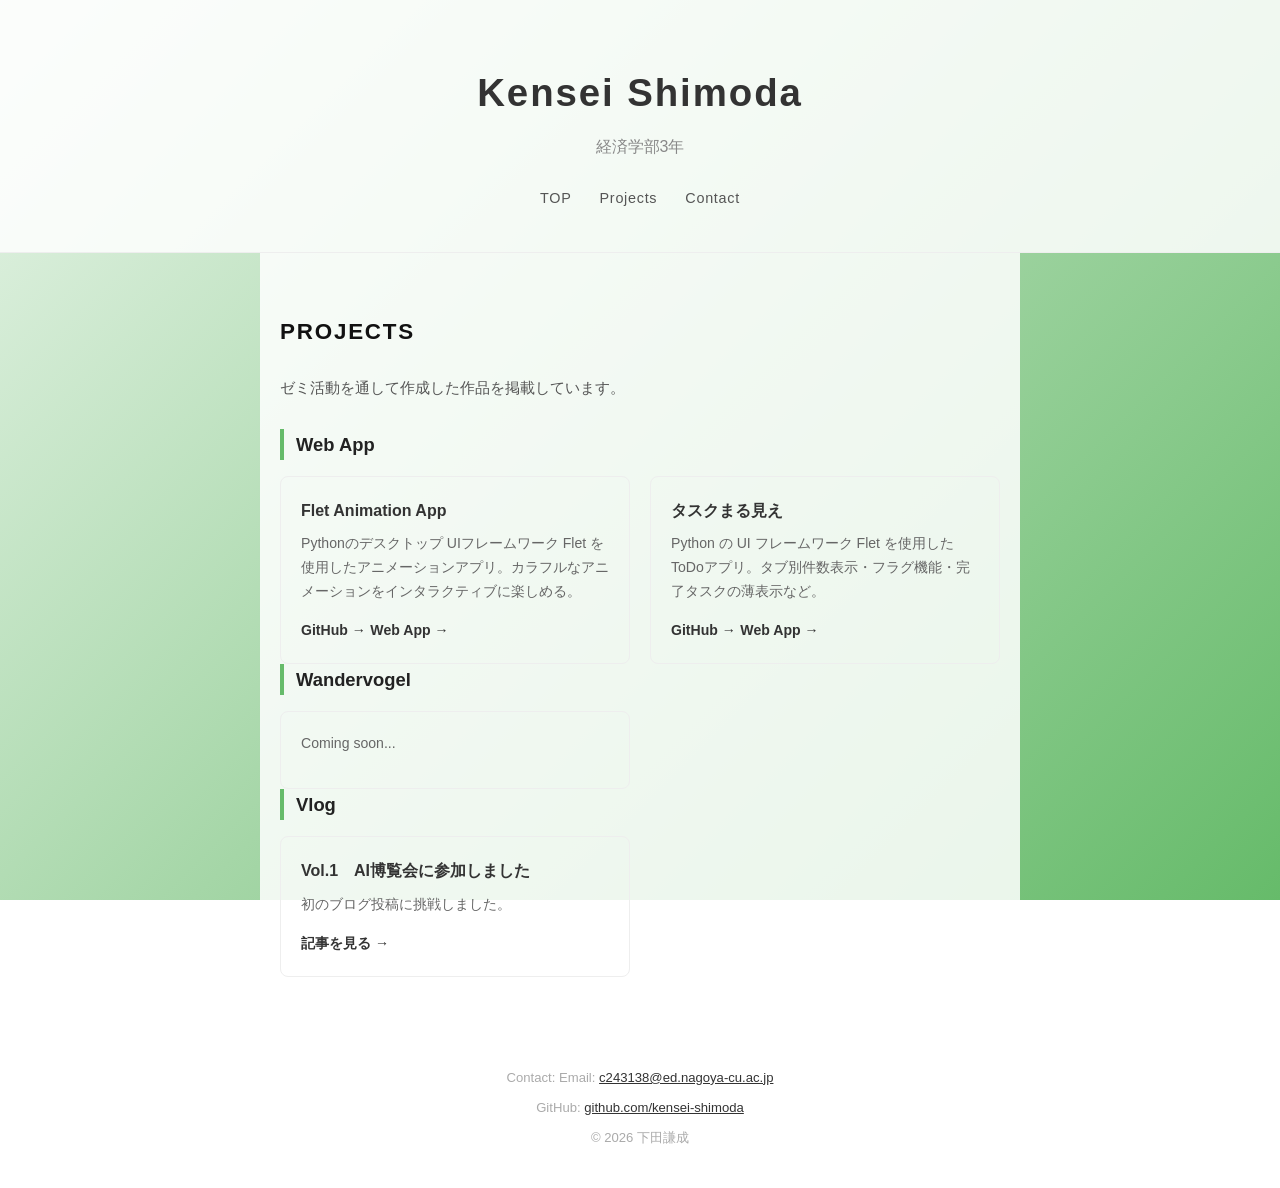
==== projects.html @ 581b7519 "Update Vlog card title and description" ====
<!DOCTYPE html>
<html lang="ja">
<head>
  <meta charset="UTF-8">
  <meta name="viewport" content="width=device-width, initial-scale=1.0">
  <title>Projects - Portfolio</title>
  <link rel="stylesheet" href="style.css">
</head>
<body>
  <header>
    <h1>Kensei Shimoda</h1>
    <p class="tagline">経済学部3年</p>
    <nav>
      <div class="dropdown">
        <a href="index.html#about" class="dropdown-toggle">TOP</a>
        <div class="dropdown-menu">
          <a href="index.html#about">About</a>
          <a href="index.html#skills">Skills</a>
          <a href="index.html#experience">Experience</a>
        </div>
      </div>
      <div class="dropdown">
        <a href="projects.html" class="dropdown-toggle">Projects</a>
        <div class="dropdown-menu">
          <a href="#webapp">Web App</a>
          <a href="#wandervogel">Wandervogel</a>
          <a href="#vlog">Vlog</a>
        </div>
      </div>
      <a href="#contact" class="scroll-bottom">Contact</a>
    </nav>
  </header>

  <main>
    <section id="projects">
      <h2>Projects</h2>
      <p class="projects-intro">ゼミ活動を通して作成した作品を掲載しています。</p>
      <h3 id="webapp" class="projects-category">Web App</h3>
      <div class="projects-grid">
        <div class="project-card">
          <h3>Flet Animation App</h3>
          <p>Pythonのデスクトップ UIフレームワーク Flet を使用したアニメーションアプリ。カラフルなアニメーションをインタラクティブに楽しめる。</p>
          <a href="https://github.com/kensei-shimoda/my-kiro-samples" target="_blank">GitHub →</a>
          <a href="https://kensei-shimoda.github.io/my-kiro-samples/" target="_blank">Web App →</a>
        </div>
        <div class="project-card">
          <h3>タスクまる見え</h3>
          <p>Python の UI フレームワーク Flet を使用したToDoアプリ。タブ別件数表示・フラグ機能・完了タスクの薄表示など。</p>
          <a href="https://github.com/kensei-shimoda/kklab-flet-simple-todo" target="_blank">GitHub →</a>
          <a href="https://kensei-shimoda.github.io/kklab-flet-simple-todo/" target="_blank">Web App →</a>
        </div>
      </div>
      <h3 id="wandervogel" class="projects-category">Wandervogel</h3>
      <div class="projects-grid">
        <div class="project-card">
          <p>Coming soon...</p>
        </div>
      </div>
      <h3 id="vlog" class="projects-category">Vlog</h3>
      <div class="projects-grid">
        <div class="project-card">
          <h3>Vol.1　AI博覧会に参加しました</h3>
          <p>初のブログ投稿に挑戦しました。</p>
          <a href="https://ideamarkets.info/archives/4272" target="_blank">記事を見る →</a>
        </div>
      </div>
    </section>
  </main>

  <footer id="contact">
    <p>Contact: Email: <a href="mailto:c243138@ed.nagoya-cu.ac.jp">c243138@ed.nagoya-cu.ac.jp</a></p>
    <p>GitHub: <a href="https://github.com/kensei-shimoda" target="_blank">github.com/kensei-shimoda</a></p>
    <p>&copy; 2026 下田謙成</p>
  </footer>
  <button id="back-to-top" aria-label="トップへ戻る">↑</button>

  <script>
    const btn = document.getElementById('back-to-top');
    window.addEventListener('scroll', () => {
      btn.classList.toggle('visible', window.scrollY > 50);
    });
    btn.addEventListener('click', () => {
      window.scrollTo({ top: 0, behavior: 'smooth' });
    });

    document.querySelector('.scroll-bottom').addEventListener('click', (e) => {
      e.preventDefault();
      window.scrollTo({ top: document.body.scrollHeight, behavior: 'smooth' });
    });
  </script>
</body>
</html>
---- style.css ----
* {
  margin: 0;
  padding: 0;
  box-sizing: border-box;
}

body {
  font-family: 'Helvetica Neue', Arial, 'Hiragino Sans', sans-serif;
  color: #333;
  background: linear-gradient(135deg, #e8f5e9, #a5d6a7, #66bb6a);
  background-attachment: fixed;
  line-height: 1.7;
}

/* Header */
header {
  text-align: center;
  padding: 60px 20px 40px;
  border-bottom: 1px solid #eee;
  background: rgba(255, 255, 255, 0.85);
}

header h1 {
  font-size: 2.4rem;
  font-weight: 700;
  letter-spacing: 0.05em;
}

.tagline {
  color: #888;
  margin: 8px 0 24px;
  font-size: 1rem;
}

nav {
  display: flex;
  justify-content: center;
  align-items: center;
  gap: 28px;
}

nav > a {
  text-decoration: none;
  color: #555;
  font-size: 0.9rem;
  letter-spacing: 0.05em;
}

nav > a:hover {
  color: #000;
}

/* Dropdown */
.dropdown {
  position: relative;
  display: inline-block;
}

.dropdown-toggle {
  text-decoration: none;
  color: #555;
  font-size: 0.9rem;
  letter-spacing: 0.05em;
  cursor: pointer;
}

.dropdown-toggle:hover {
  color: #000;
}

.dropdown-menu {
  position: absolute;
  top: 100%;
  left: 50%;
  transform: translateX(-50%);
  background: #fff;
  border: 1px solid #eee;
  border-radius: 6px;
  padding: 8px 0;
  min-width: 140px;
  box-shadow: 0 4px 12px rgba(0, 0, 0, 0.1);
  opacity: 0;
  visibility: hidden;
  transition: opacity 0.2s, visibility 0.2s;
  z-index: 100;
}

.dropdown:hover .dropdown-menu {
  opacity: 1;
  visibility: visible;
}

.dropdown-menu a {
  display: block;
  padding: 8px 16px;
  text-decoration: none;
  color: #555;
  font-size: 0.85rem;
}

.dropdown-menu a:hover {
  background: #f5f5f5;
  color: #000;
}

/* Main */
main {
  max-width: 760px;
  margin: 0 auto;
  padding: 0 20px;
  background: rgba(255, 255, 255, 0.85);
}

section {
  padding: 60px 0;
  border-bottom: 1px solid #eee;
}

section:last-child {
  border-bottom: none;
}

h2 {
  font-size: 1.4rem;
  font-weight: 700;
  margin-bottom: 24px;
  letter-spacing: 0.08em;
  text-transform: uppercase;
  color: #111;
}

/* Skills */
.skills-list {
  list-style: none;
  display: flex;
  flex-wrap: wrap;
  gap: 10px;
}

.skills-list li {
  background: #f5f5f5;
  padding: 6px 14px;
  border-radius: 20px;
  font-size: 0.9rem;
}

/* Timeline */
.timeline {
  display: flex;
  flex-direction: column;
  gap: 32px;
}

.timeline-item {
  padding-left: 20px;
  border-left: 2px solid #ddd;
}

.period {
  font-size: 0.82rem;
  color: #999;
}

.timeline-item h3 {
  font-size: 1rem;
  margin: 4px 0 6px;
}

.timeline-item p {
  font-size: 0.9rem;
  color: #555;
}

/* Projects */
.projects-intro {
  font-size: 0.95rem;
  color: #555;
  margin-bottom: 28px;
}

.projects-category {
  font-size: 1.15rem;
  font-weight: 700;
  margin-bottom: 16px;
  color: #222;
  border-left: 4px solid #66bb6a;
  padding-left: 12px;
}

.projects-grid {
  display: grid;
  grid-template-columns: repeat(auto-fill, minmax(280px, 1fr));
  gap: 20px;
}

.project-card {
  border: 1px solid #eee;
  border-radius: 8px;
  padding: 20px;
  transition: transform 0.3s ease, box-shadow 0.3s ease;
}

.project-card:hover {
  transform: scale(1.05);
  box-shadow: 0 8px 24px rgba(0, 0, 0, 0.12);
}

.project-card h3 {
  font-size: 1rem;
  margin-bottom: 8px;
}

.project-card p {
  font-size: 0.88rem;
  color: #666;
  margin-bottom: 12px;
}

.project-card a {
  font-size: 0.88rem;
  color: #333;
  text-decoration: none;
  font-weight: 600;
}

.project-card a:hover {
  text-decoration: underline;
}

/* Contact */
#contact p {
  margin-bottom: 8px;
}

#contact a {
  color: #333;
}

/* Footer */
footer {
  text-align: center;
  padding: 30px;
  font-size: 0.82rem;
  color: #aaa;
  background: rgba(255, 255, 255, 0.85);
}

/* Back to Top Button */
#back-to-top {
  position: fixed;
  bottom: 30px;
  right: 30px;
  width: 44px;
  height: 44px;
  border: none;
  border-radius: 50%;
  background: #333;
  color: #fff;
  font-size: 1.2rem;
  cursor: pointer;
  opacity: 0;
  visibility: hidden;
  transition: opacity 0.3s, visibility 0.3s;
  z-index: 1000;
}

#back-to-top.visible {
  opacity: 0.8;
  visibility: visible;
}

#back-to-top:hover {
  opacity: 1;
}
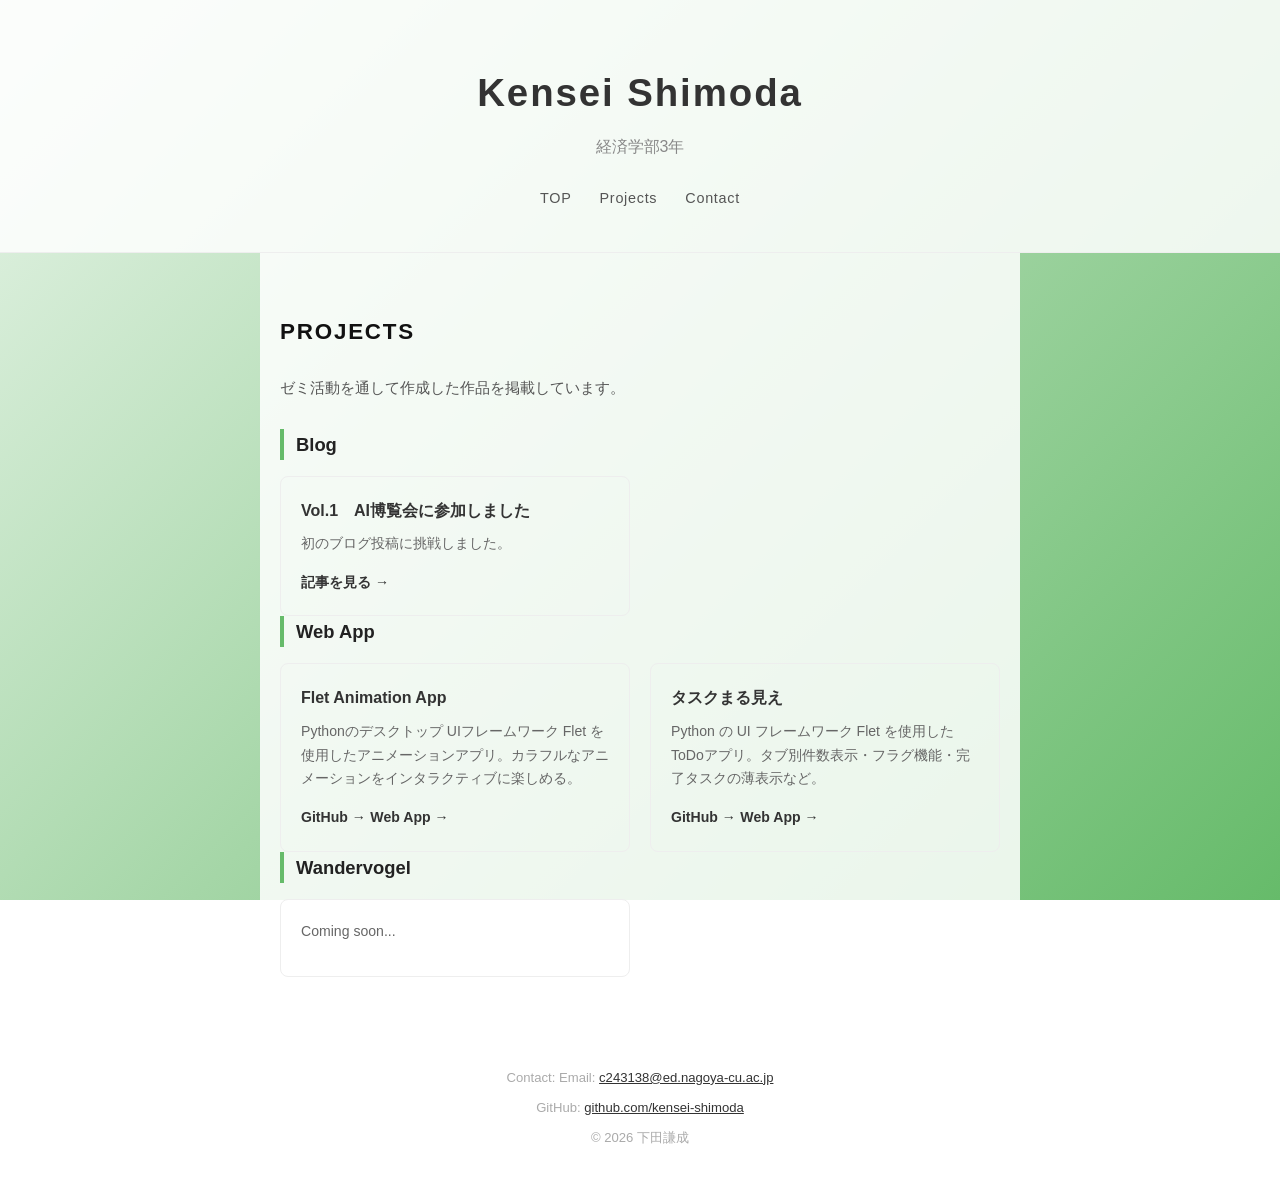
==== commit 980d1eba: "Rename Vlog to Blog and reorder: Blog, Web App, Wandervogel" ====
--- a/projects.html
+++ b/projects.html
@@ -22,9 +22,9 @@
       <div class="dropdown">
         <a href="projects.html" class="dropdown-toggle">Projects</a>
         <div class="dropdown-menu">
+          <a href="#blog">Blog</a>
           <a href="#webapp">Web App</a>
           <a href="#wandervogel">Wandervogel</a>
-          <a href="#vlog">Vlog</a>
         </div>
       </div>
       <a href="#contact" class="scroll-bottom">Contact</a>
@@ -35,6 +35,14 @@
     <section id="projects">
       <h2>Projects</h2>
       <p class="projects-intro">ゼミ活動を通して作成した作品を掲載しています。</p>
+      <h3 id="blog" class="projects-category">Blog</h3>
+      <div class="projects-grid">
+        <div class="project-card">
+          <h3>Vol.1　AI博覧会に参加しました</h3>
+          <p>初のブログ投稿に挑戦しました。</p>
+          <a href="https://ideamarkets.info/archives/4272" target="_blank">記事を見る →</a>
+        </div>
+      </div>
       <h3 id="webapp" class="projects-category">Web App</h3>
       <div class="projects-grid">
         <div class="project-card">
@@ -54,14 +62,6 @@
       <div class="projects-grid">
         <div class="project-card">
           <p>Coming soon...</p>
-        </div>
-      </div>
-      <h3 id="vlog" class="projects-category">Vlog</h3>
-      <div class="projects-grid">
-        <div class="project-card">
-          <h3>Vol.1　AI博覧会に参加しました</h3>
-          <p>初のブログ投稿に挑戦しました。</p>
-          <a href="https://ideamarkets.info/archives/4272" target="_blank">記事を見る →</a>
         </div>
       </div>
     </section>
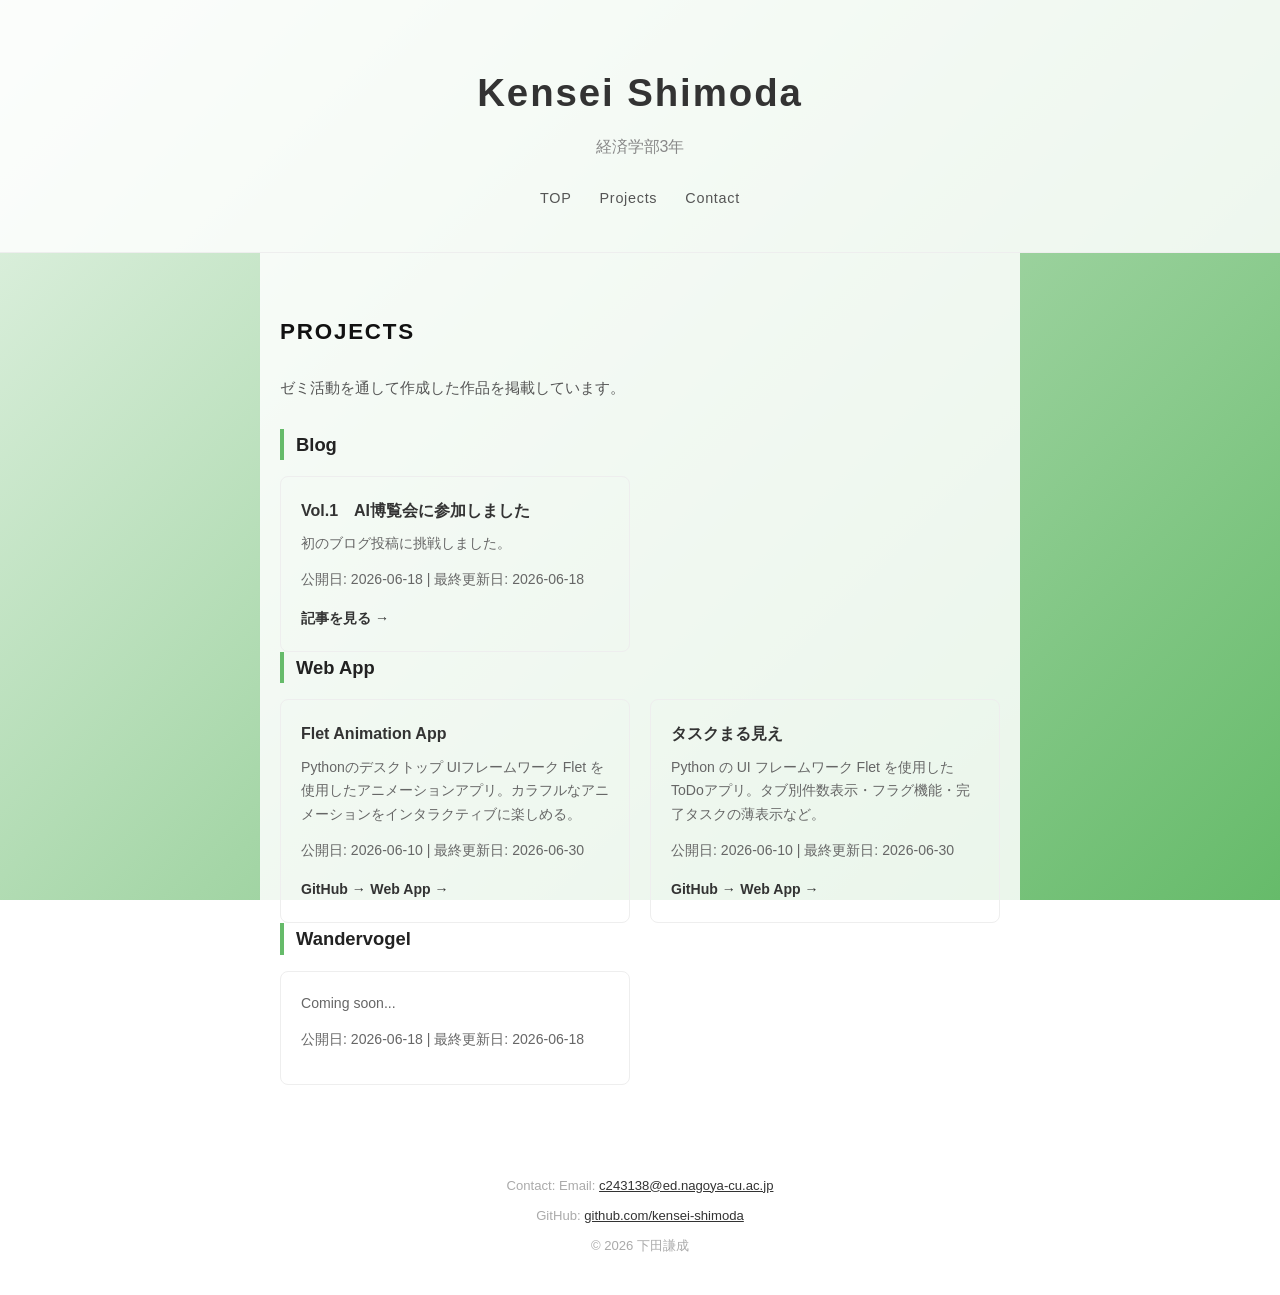
==== commit 2b23277c: "Add publication/update dates to project cards" ====
--- a/projects.html
+++ b/projects.html
@@ -40,6 +40,7 @@
         <div class="project-card">
           <h3>Vol.1　AI博覧会に参加しました</h3>
           <p>初のブログ投稿に挑戦しました。</p>
+          <p class="dates">公開日: 2026-06-18 | 最終更新日: 2026-06-18</p>
           <a href="https://ideamarkets.info/archives/4272" target="_blank">記事を見る →</a>
         </div>
       </div>
@@ -48,12 +49,14 @@
         <div class="project-card">
           <h3>Flet Animation App</h3>
           <p>Pythonのデスクトップ UIフレームワーク Flet を使用したアニメーションアプリ。カラフルなアニメーションをインタラクティブに楽しめる。</p>
+          <p class="dates">公開日: 2026-06-10 | 最終更新日: 2026-06-30</p>
           <a href="https://github.com/kensei-shimoda/my-kiro-samples" target="_blank">GitHub →</a>
           <a href="https://kensei-shimoda.github.io/my-kiro-samples/" target="_blank">Web App →</a>
         </div>
         <div class="project-card">
           <h3>タスクまる見え</h3>
           <p>Python の UI フレームワーク Flet を使用したToDoアプリ。タブ別件数表示・フラグ機能・完了タスクの薄表示など。</p>
+          <p class="dates">公開日: 2026-06-10 | 最終更新日: 2026-06-30</p>
           <a href="https://github.com/kensei-shimoda/kklab-flet-simple-todo" target="_blank">GitHub →</a>
           <a href="https://kensei-shimoda.github.io/kklab-flet-simple-todo/" target="_blank">Web App →</a>
         </div>
@@ -62,6 +65,7 @@
       <div class="projects-grid">
         <div class="project-card">
           <p>Coming soon...</p>
+          <p class="dates">公開日: 2026-06-18 | 最終更新日: 2026-06-18</p>
         </div>
       </div>
     </section>
@@ -87,6 +91,19 @@
       e.preventDefault();
       window.scrollTo({ top: document.body.scrollHeight, behavior: 'smooth' });
     });
+
+    // Scroll dropdown links to center of viewport
+    document.querySelectorAll('.dropdown-menu a[href^="#"]').forEach(link => {
+      link.addEventListener('click', (e) => {
+        const targetId = link.getAttribute('href').substring(1);
+        const target = document.getElementById(targetId);
+        if (target) {
+          e.preventDefault();
+          const top = target.getBoundingClientRect().top + window.scrollY - (window.innerHeight / 2) + (target.offsetHeight / 2);
+          window.scrollTo({ top: Math.max(0, top), behavior: 'smooth' });
+        }
+      });
+    });
   </script>
 </body>
 </html>
--- a/style.css
+++ b/style.css
@@ -185,6 +185,7 @@
   color: #222;
   border-left: 4px solid #66bb6a;
   padding-left: 12px;
+  scroll-margin-top: 40vh;
 }
 
 .projects-grid {
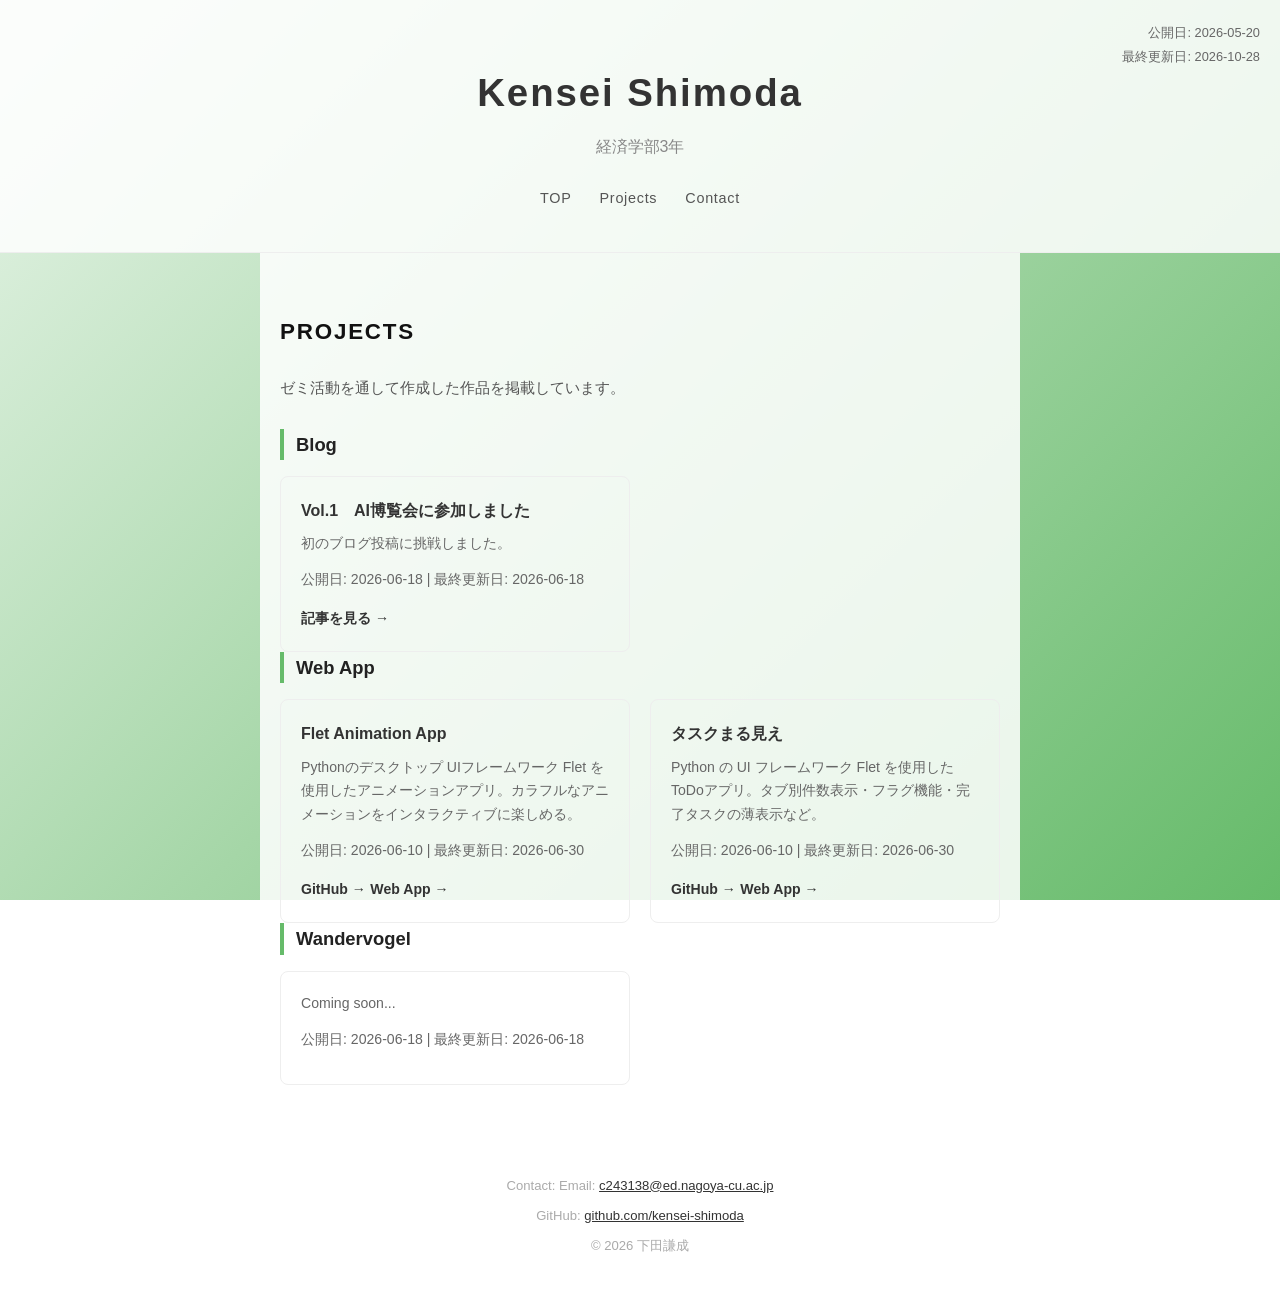
==== commit b3a2bbb0: "Move site dates to right with line breaks, apply to both pages" ====
--- a/projects.html
+++ b/projects.html
@@ -10,6 +10,10 @@
   <header>
     <h1>Kensei Shimoda</h1>
     <p class="tagline">経済学部3年</p>
+    <div class="site-dates">
+      <p>公開日: 2026-05-20</p>
+      <p>最終更新日: 2026-10-28</p>
+    </div>
     <nav>
       <div class="dropdown">
         <a href="index.html#about" class="dropdown-toggle">TOP</a>
--- a/style.css
+++ b/style.css
@@ -1,275 +1,289 @@
-* {
-  margin: 0;
-  padding: 0;
-  box-sizing: border-box;
-}
-
-body {
-  font-family: 'Helvetica Neue', Arial, 'Hiragino Sans', sans-serif;
-  color: #333;
-  background: linear-gradient(135deg, #e8f5e9, #a5d6a7, #66bb6a);
-  background-attachment: fixed;
-  line-height: 1.7;
-}
-
-/* Header */
-header {
-  text-align: center;
-  padding: 60px 20px 40px;
-  border-bottom: 1px solid #eee;
-  background: rgba(255, 255, 255, 0.85);
-}
-
-header h1 {
-  font-size: 2.4rem;
-  font-weight: 700;
-  letter-spacing: 0.05em;
-}
-
-.tagline {
-  color: #888;
-  margin: 8px 0 24px;
-  font-size: 1rem;
-}
-
-nav {
-  display: flex;
-  justify-content: center;
-  align-items: center;
-  gap: 28px;
-}
-
-nav > a {
-  text-decoration: none;
-  color: #555;
-  font-size: 0.9rem;
-  letter-spacing: 0.05em;
-}
-
-nav > a:hover {
-  color: #000;
-}
-
-/* Dropdown */
-.dropdown {
-  position: relative;
-  display: inline-block;
-}
-
-.dropdown-toggle {
-  text-decoration: none;
-  color: #555;
-  font-size: 0.9rem;
-  letter-spacing: 0.05em;
-  cursor: pointer;
-}
-
-.dropdown-toggle:hover {
-  color: #000;
-}
-
-.dropdown-menu {
-  position: absolute;
-  top: 100%;
-  left: 50%;
-  transform: translateX(-50%);
-  background: #fff;
-  border: 1px solid #eee;
-  border-radius: 6px;
-  padding: 8px 0;
-  min-width: 140px;
-  box-shadow: 0 4px 12px rgba(0, 0, 0, 0.1);
-  opacity: 0;
-  visibility: hidden;
-  transition: opacity 0.2s, visibility 0.2s;
-  z-index: 100;
-}
-
-.dropdown:hover .dropdown-menu {
-  opacity: 1;
-  visibility: visible;
-}
-
-.dropdown-menu a {
-  display: block;
-  padding: 8px 16px;
-  text-decoration: none;
-  color: #555;
-  font-size: 0.85rem;
-}
-
-.dropdown-menu a:hover {
-  background: #f5f5f5;
-  color: #000;
-}
-
-/* Main */
-main {
-  max-width: 760px;
-  margin: 0 auto;
-  padding: 0 20px;
-  background: rgba(255, 255, 255, 0.85);
-}
-
-section {
-  padding: 60px 0;
-  border-bottom: 1px solid #eee;
-}
-
-section:last-child {
-  border-bottom: none;
-}
-
-h2 {
-  font-size: 1.4rem;
-  font-weight: 700;
-  margin-bottom: 24px;
-  letter-spacing: 0.08em;
-  text-transform: uppercase;
-  color: #111;
-}
-
-/* Skills */
-.skills-list {
-  list-style: none;
-  display: flex;
-  flex-wrap: wrap;
-  gap: 10px;
-}
-
-.skills-list li {
-  background: #f5f5f5;
-  padding: 6px 14px;
-  border-radius: 20px;
-  font-size: 0.9rem;
-}
-
-/* Timeline */
-.timeline {
-  display: flex;
-  flex-direction: column;
-  gap: 32px;
-}
-
-.timeline-item {
-  padding-left: 20px;
-  border-left: 2px solid #ddd;
-}
-
-.period {
-  font-size: 0.82rem;
-  color: #999;
-}
-
-.timeline-item h3 {
-  font-size: 1rem;
-  margin: 4px 0 6px;
-}
-
-.timeline-item p {
-  font-size: 0.9rem;
-  color: #555;
-}
-
-/* Projects */
-.projects-intro {
-  font-size: 0.95rem;
-  color: #555;
-  margin-bottom: 28px;
-}
-
-.projects-category {
-  font-size: 1.15rem;
-  font-weight: 700;
-  margin-bottom: 16px;
-  color: #222;
-  border-left: 4px solid #66bb6a;
-  padding-left: 12px;
-  scroll-margin-top: 40vh;
-}
-
-.projects-grid {
-  display: grid;
-  grid-template-columns: repeat(auto-fill, minmax(280px, 1fr));
-  gap: 20px;
-}
-
-.project-card {
-  border: 1px solid #eee;
-  border-radius: 8px;
-  padding: 20px;
-  transition: transform 0.3s ease, box-shadow 0.3s ease;
-}
-
-.project-card:hover {
-  transform: scale(1.05);
-  box-shadow: 0 8px 24px rgba(0, 0, 0, 0.12);
-}
-
-.project-card h3 {
-  font-size: 1rem;
-  margin-bottom: 8px;
-}
-
-.project-card p {
-  font-size: 0.88rem;
-  color: #666;
-  margin-bottom: 12px;
-}
-
-.project-card a {
-  font-size: 0.88rem;
-  color: #333;
-  text-decoration: none;
-  font-weight: 600;
-}
-
-.project-card a:hover {
-  text-decoration: underline;
-}
-
-/* Contact */
-#contact p {
-  margin-bottom: 8px;
-}
-
-#contact a {
-  color: #333;
-}
-
-/* Footer */
-footer {
-  text-align: center;
-  padding: 30px;
-  font-size: 0.82rem;
-  color: #aaa;
-  background: rgba(255, 255, 255, 0.85);
-}
-
-/* Back to Top Button */
-#back-to-top {
-  position: fixed;
-  bottom: 30px;
-  right: 30px;
-  width: 44px;
-  height: 44px;
-  border: none;
-  border-radius: 50%;
-  background: #333;
-  color: #fff;
-  font-size: 1.2rem;
-  cursor: pointer;
-  opacity: 0;
-  visibility: hidden;
-  transition: opacity 0.3s, visibility 0.3s;
-  z-index: 1000;
-}
-
-#back-to-top.visible {
-  opacity: 0.8;
-  visibility: visible;
-}
-
-#back-to-top:hover {
-  opacity: 1;
-}
+* {
+  margin: 0;
+  padding: 0;
+  box-sizing: border-box;
+}
+
+body {
+  font-family: 'Helvetica Neue', Arial, 'Hiragino Sans', sans-serif;
+  color: #333;
+  background: linear-gradient(135deg, #e8f5e9, #a5d6a7, #66bb6a);
+  background-attachment: fixed;
+  line-height: 1.7;
+}
+
+/* Header */
+header {
+  position: relative;
+  text-align: center;
+  padding: 60px 20px 40px;
+  border-bottom: 1px solid #eee;
+  background: rgba(255, 255, 255, 0.85);
+}
+
+.site-dates {
+  position: absolute;
+  top: 20px;
+  right: 20px;
+  text-align: right;
+  font-size: 0.8rem;
+  color: #666;
+}
+
+.site-dates p {
+  margin: 2px 0;
+}
+
+header h1 {
+  font-size: 2.4rem;
+  font-weight: 700;
+  letter-spacing: 0.05em;
+}
+
+.tagline {
+  color: #888;
+  margin: 8px 0 24px;
+  font-size: 1rem;
+}
+
+nav {
+  display: flex;
+  justify-content: center;
+  align-items: center;
+  gap: 28px;
+}
+
+nav > a {
+  text-decoration: none;
+  color: #555;
+  font-size: 0.9rem;
+  letter-spacing: 0.05em;
+}
+
+nav > a:hover {
+  color: #000;
+}
+
+/* Dropdown */
+.dropdown {
+  position: relative;
+  display: inline-block;
+}
+
+.dropdown-toggle {
+  text-decoration: none;
+  color: #555;
+  font-size: 0.9rem;
+  letter-spacing: 0.05em;
+  cursor: pointer;
+}
+
+.dropdown-toggle:hover {
+  color: #000;
+}
+
+.dropdown-menu {
+  position: absolute;
+  top: 100%;
+  left: 50%;
+  transform: translateX(-50%);
+  background: #fff;
+  border: 1px solid #eee;
+  border-radius: 6px;
+  padding: 8px 0;
+  min-width: 140px;
+  box-shadow: 0 4px 12px rgba(0, 0, 0, 0.1);
+  opacity: 0;
+  visibility: hidden;
+  transition: opacity 0.2s, visibility 0.2s;
+  z-index: 100;
+}
+
+.dropdown:hover .dropdown-menu {
+  opacity: 1;
+  visibility: visible;
+}
+
+.dropdown-menu a {
+  display: block;
+  padding: 8px 16px;
+  text-decoration: none;
+  color: #555;
+  font-size: 0.85rem;
+}
+
+.dropdown-menu a:hover {
+  background: #f5f5f5;
+  color: #000;
+}
+
+/* Main */
+main {
+  max-width: 760px;
+  margin: 0 auto;
+  padding: 0 20px;
+  background: rgba(255, 255, 255, 0.85);
+}
+
+section {
+  padding: 60px 0;
+  border-bottom: 1px solid #eee;
+}
+
+section:last-child {
+  border-bottom: none;
+}
+
+h2 {
+  font-size: 1.4rem;
+  font-weight: 700;
+  margin-bottom: 24px;
+  letter-spacing: 0.08em;
+  text-transform: uppercase;
+  color: #111;
+}
+
+/* Skills */
+.skills-list {
+  list-style: none;
+  display: flex;
+  flex-wrap: wrap;
+  gap: 10px;
+}
+
+.skills-list li {
+  background: #f5f5f5;
+  padding: 6px 14px;
+  border-radius: 20px;
+  font-size: 0.9rem;
+}
+
+/* Timeline */
+.timeline {
+  display: flex;
+  flex-direction: column;
+  gap: 32px;
+}
+
+.timeline-item {
+  padding-left: 20px;
+  border-left: 2px solid #ddd;
+}
+
+.period {
+  font-size: 0.82rem;
+  color: #999;
+}
+
+.timeline-item h3 {
+  font-size: 1rem;
+  margin: 4px 0 6px;
+}
+
+.timeline-item p {
+  font-size: 0.9rem;
+  color: #555;
+}
+
+/* Projects */
+.projects-intro {
+  font-size: 0.95rem;
+  color: #555;
+  margin-bottom: 28px;
+}
+
+.projects-category {
+  font-size: 1.15rem;
+  font-weight: 700;
+  margin-bottom: 16px;
+  color: #222;
+  border-left: 4px solid #66bb6a;
+  padding-left: 12px;
+  scroll-margin-top: 40vh;
+}
+
+.projects-grid {
+  display: grid;
+  grid-template-columns: repeat(auto-fill, minmax(280px, 1fr));
+  gap: 20px;
+}
+
+.project-card {
+  border: 1px solid #eee;
+  border-radius: 8px;
+  padding: 20px;
+  transition: transform 0.3s ease, box-shadow 0.3s ease;
+}
+
+.project-card:hover {
+  transform: scale(1.05);
+  box-shadow: 0 8px 24px rgba(0, 0, 0, 0.12);
+}
+
+.project-card h3 {
+  font-size: 1rem;
+  margin-bottom: 8px;
+}
+
+.project-card p {
+  font-size: 0.88rem;
+  color: #666;
+  margin-bottom: 12px;
+}
+
+.project-card a {
+  font-size: 0.88rem;
+  color: #333;
+  text-decoration: none;
+  font-weight: 600;
+}
+
+.project-card a:hover {
+  text-decoration: underline;
+}
+
+/* Contact */
+#contact p {
+  margin-bottom: 8px;
+}
+
+#contact a {
+  color: #333;
+}
+
+/* Footer */
+footer {
+  text-align: center;
+  padding: 30px;
+  font-size: 0.82rem;
+  color: #aaa;
+  background: rgba(255, 255, 255, 0.85);
+}
+
+/* Back to Top Button */
+#back-to-top {
+  position: fixed;
+  bottom: 30px;
+  right: 30px;
+  width: 44px;
+  height: 44px;
+  border: none;
+  border-radius: 50%;
+  background: #333;
+  color: #fff;
+  font-size: 1.2rem;
+  cursor: pointer;
+  opacity: 0;
+  visibility: hidden;
+  transition: opacity 0.3s, visibility 0.3s;
+  z-index: 1000;
+}
+
+#back-to-top.visible {
+  opacity: 0.8;
+  visibility: visible;
+}
+
+#back-to-top:hover {
+  opacity: 1;
+}
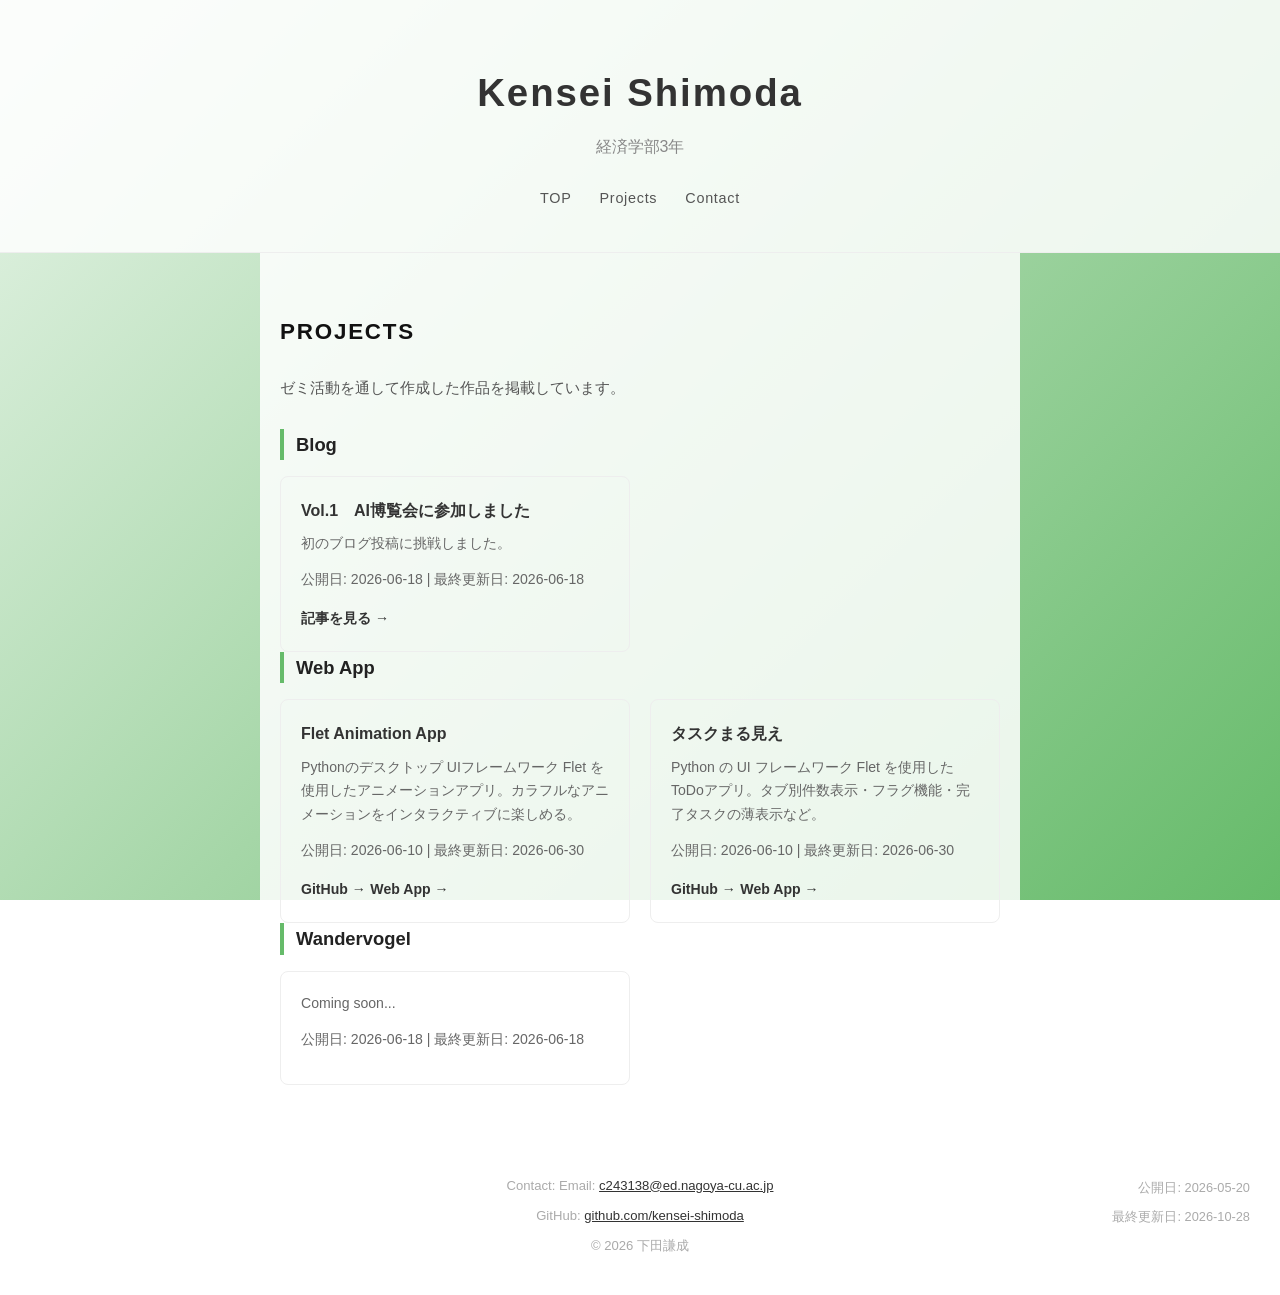
==== commit 09f6556c: "Move site dates to footer right side" ====
--- a/projects.html
+++ b/projects.html
@@ -10,10 +10,6 @@
   <header>
     <h1>Kensei Shimoda</h1>
     <p class="tagline">経済学部3年</p>
-    <div class="site-dates">
-      <p>公開日: 2026-05-20</p>
-      <p>最終更新日: 2026-10-28</p>
-    </div>
     <nav>
       <div class="dropdown">
         <a href="index.html#about" class="dropdown-toggle">TOP</a>
@@ -78,6 +74,10 @@
   <footer id="contact">
     <p>Contact: Email: <a href="mailto:c243138@ed.nagoya-cu.ac.jp">c243138@ed.nagoya-cu.ac.jp</a></p>
     <p>GitHub: <a href="https://github.com/kensei-shimoda" target="_blank">github.com/kensei-shimoda</a></p>
+    <div class="site-dates">
+      <p>公開日: 2026-05-20</p>
+      <p>最終更新日: 2026-10-28</p>
+    </div>
     <p>&copy; 2026 下田謙成</p>
   </footer>
   <button id="back-to-top" aria-label="トップへ戻る">↑</button>
--- a/style.css
+++ b/style.css
@@ -21,16 +21,26 @@
   background: rgba(255, 255, 255, 0.85);
 }
 
-.site-dates {
+/* Footer dates */
+footer {
+  position: relative;
+  text-align: center;
+  padding: 30px;
+  font-size: 0.82rem;
+  color: #aaa;
+  background: rgba(255, 255, 255, 0.85);
+}
+
+footer .site-dates {
   position: absolute;
-  top: 20px;
-  right: 20px;
+  top: 30px;
+  right: 30px;
   text-align: right;
   font-size: 0.8rem;
-  color: #666;
-}
-
-.site-dates p {
+  color: #aaa;
+}
+
+footer .site-dates p {
   margin: 2px 0;
 }
 
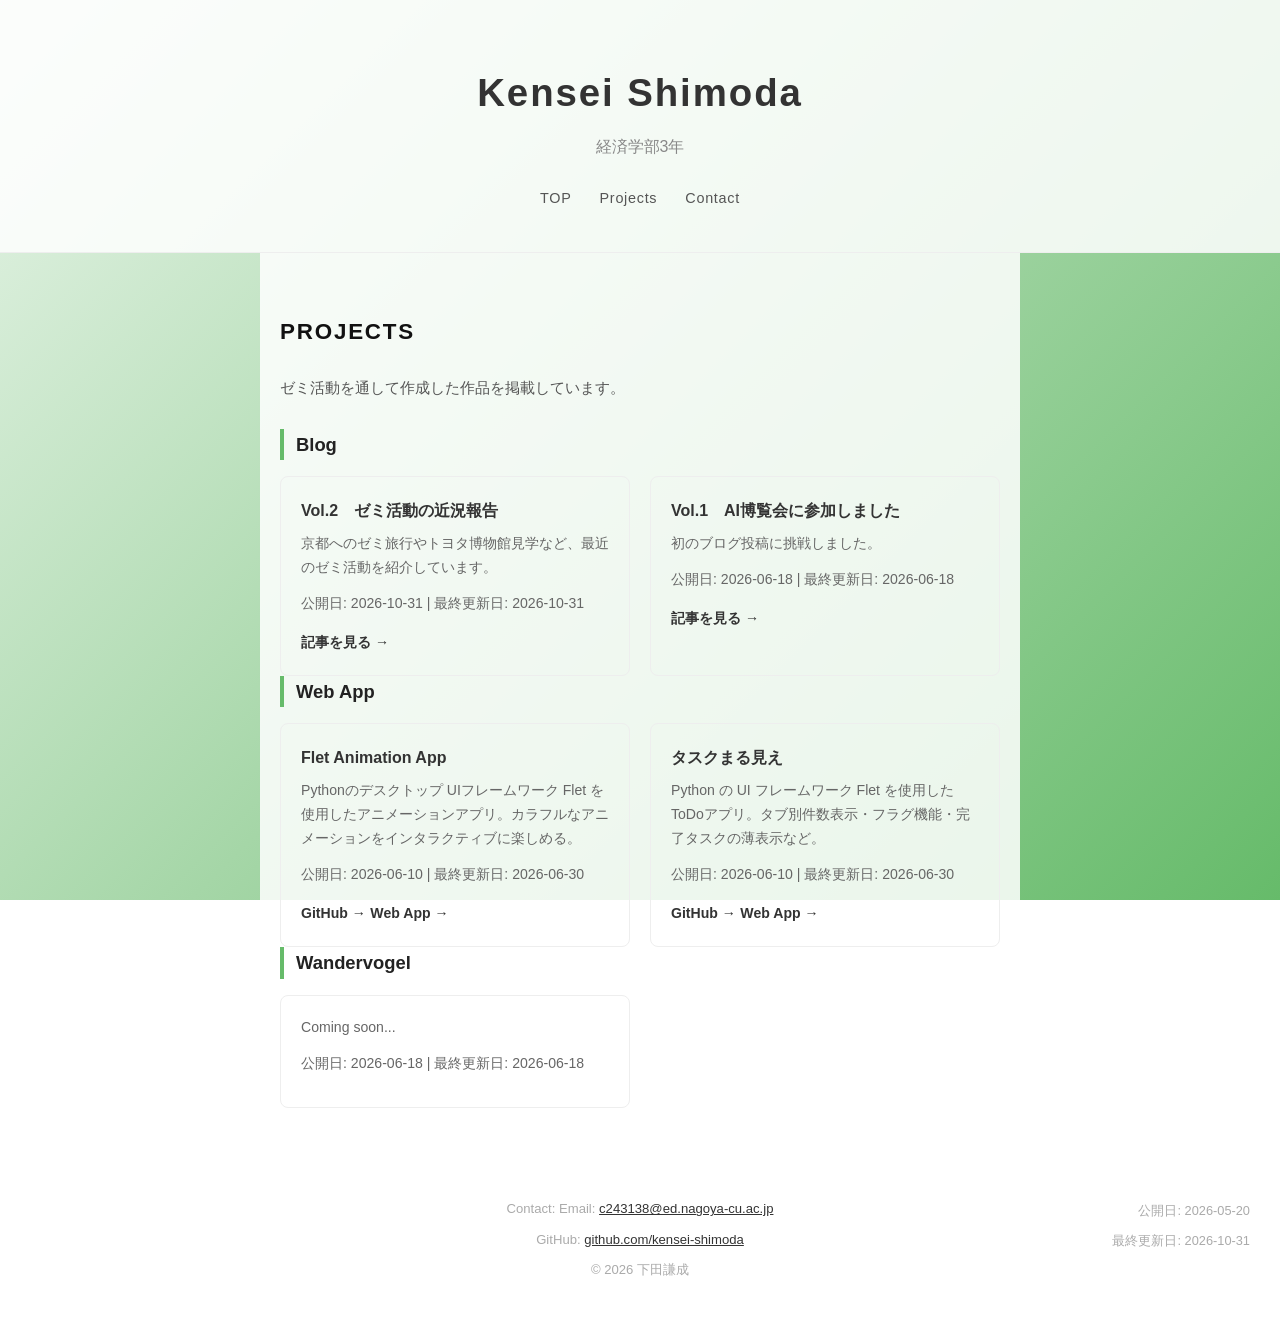
==== commit 2b8124d3: "Add Blog Vol.2 entry" ====
--- a/projects.html
+++ b/projects.html
@@ -38,6 +38,12 @@
       <h3 id="blog" class="projects-category">Blog</h3>
       <div class="projects-grid">
         <div class="project-card">
+          <h3>Vol.2　ゼミ活動の近況報告</h3>
+          <p>京都へのゼミ旅行やトヨタ博物館見学など、最近のゼミ活動を紹介しています。</p>
+          <p class="dates">公開日: 2026-10-31 | 最終更新日: 2026-10-31</p>
+          <a href="https://ideamarkets.info/archives/4623" target="_blank">記事を見る →</a>
+        </div>
+        <div class="project-card">
           <h3>Vol.1　AI博覧会に参加しました</h3>
           <p>初のブログ投稿に挑戦しました。</p>
           <p class="dates">公開日: 2026-06-18 | 最終更新日: 2026-06-18</p>
@@ -76,7 +82,7 @@
     <p>GitHub: <a href="https://github.com/kensei-shimoda" target="_blank">github.com/kensei-shimoda</a></p>
     <div class="site-dates">
       <p>公開日: 2026-05-20</p>
-      <p>最終更新日: 2026-10-28</p>
+      <p>最終更新日: 2026-10-31</p>
     </div>
     <p>&copy; 2026 下田謙成</p>
   </footer>
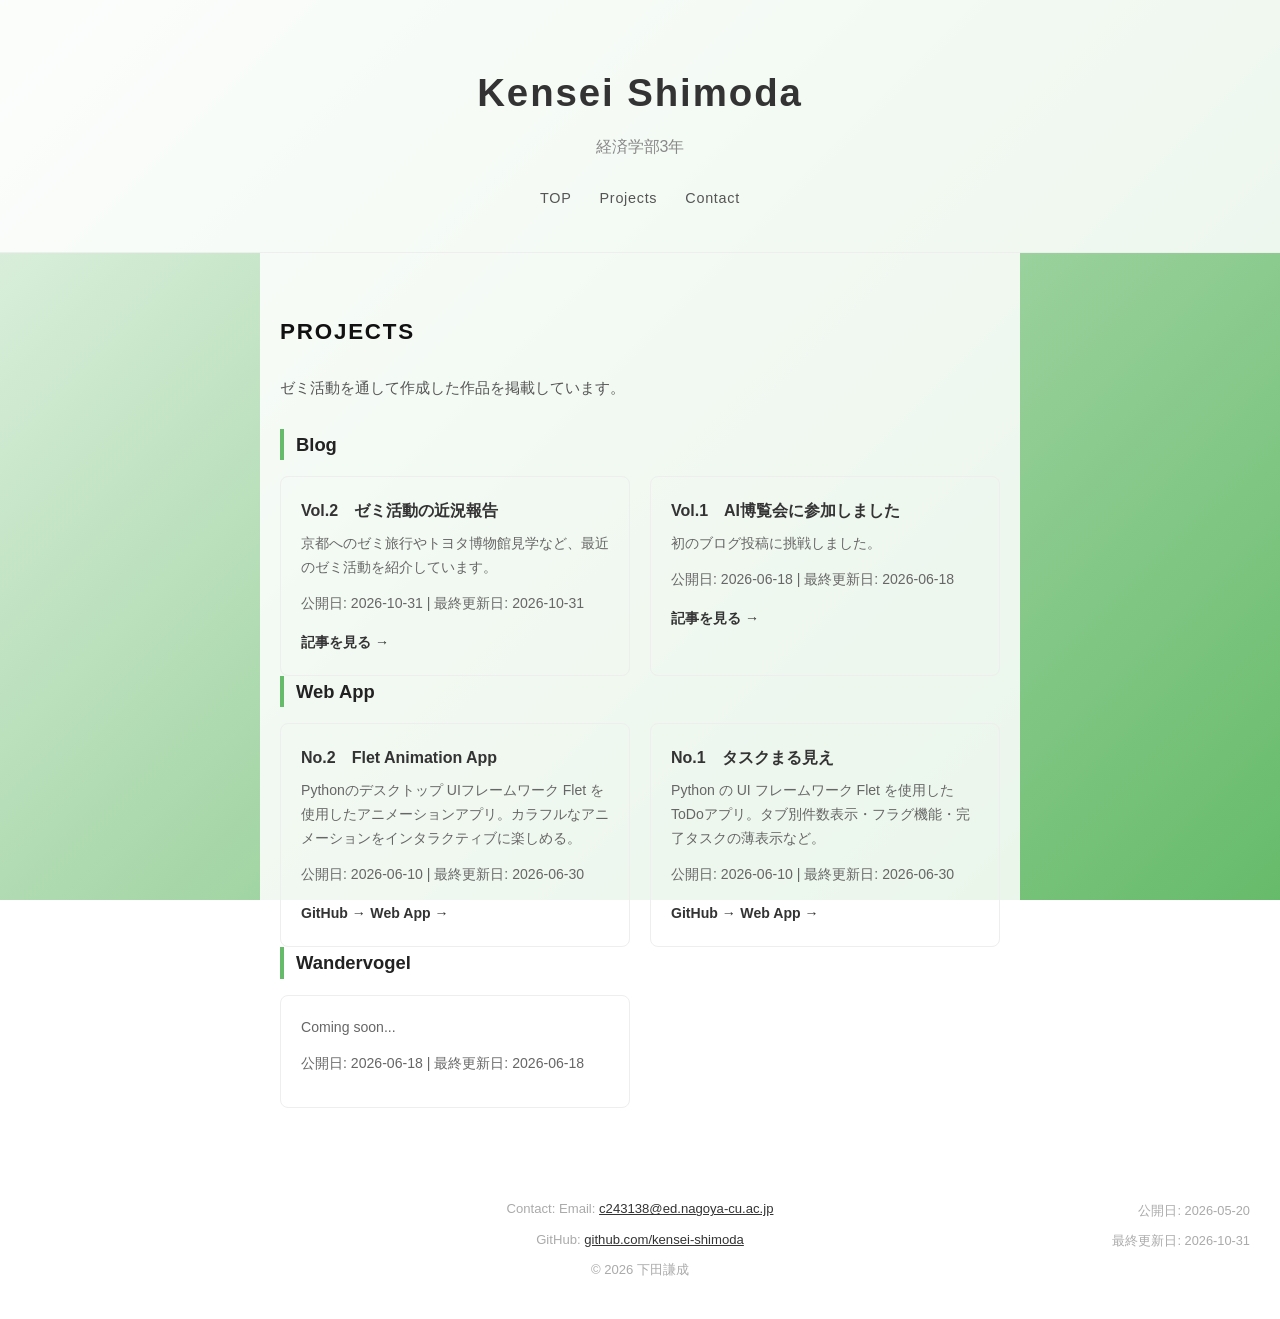
==== commit 4912e5e8: "Number Web App projects and show newest first" ====
--- a/projects.html
+++ b/projects.html
@@ -53,14 +53,14 @@
       <h3 id="webapp" class="projects-category">Web App</h3>
       <div class="projects-grid">
         <div class="project-card">
-          <h3>Flet Animation App</h3>
+          <h3>No.2　Flet Animation App</h3>
           <p>Pythonのデスクトップ UIフレームワーク Flet を使用したアニメーションアプリ。カラフルなアニメーションをインタラクティブに楽しめる。</p>
           <p class="dates">公開日: 2026-06-10 | 最終更新日: 2026-06-30</p>
           <a href="https://github.com/kensei-shimoda/my-kiro-samples" target="_blank">GitHub →</a>
           <a href="https://kensei-shimoda.github.io/my-kiro-samples/" target="_blank">Web App →</a>
         </div>
         <div class="project-card">
-          <h3>タスクまる見え</h3>
+          <h3>No.1　タスクまる見え</h3>
           <p>Python の UI フレームワーク Flet を使用したToDoアプリ。タブ別件数表示・フラグ機能・完了タスクの薄表示など。</p>
           <p class="dates">公開日: 2026-06-10 | 最終更新日: 2026-06-30</p>
           <a href="https://github.com/kensei-shimoda/kklab-flet-simple-todo" target="_blank">GitHub →</a>
